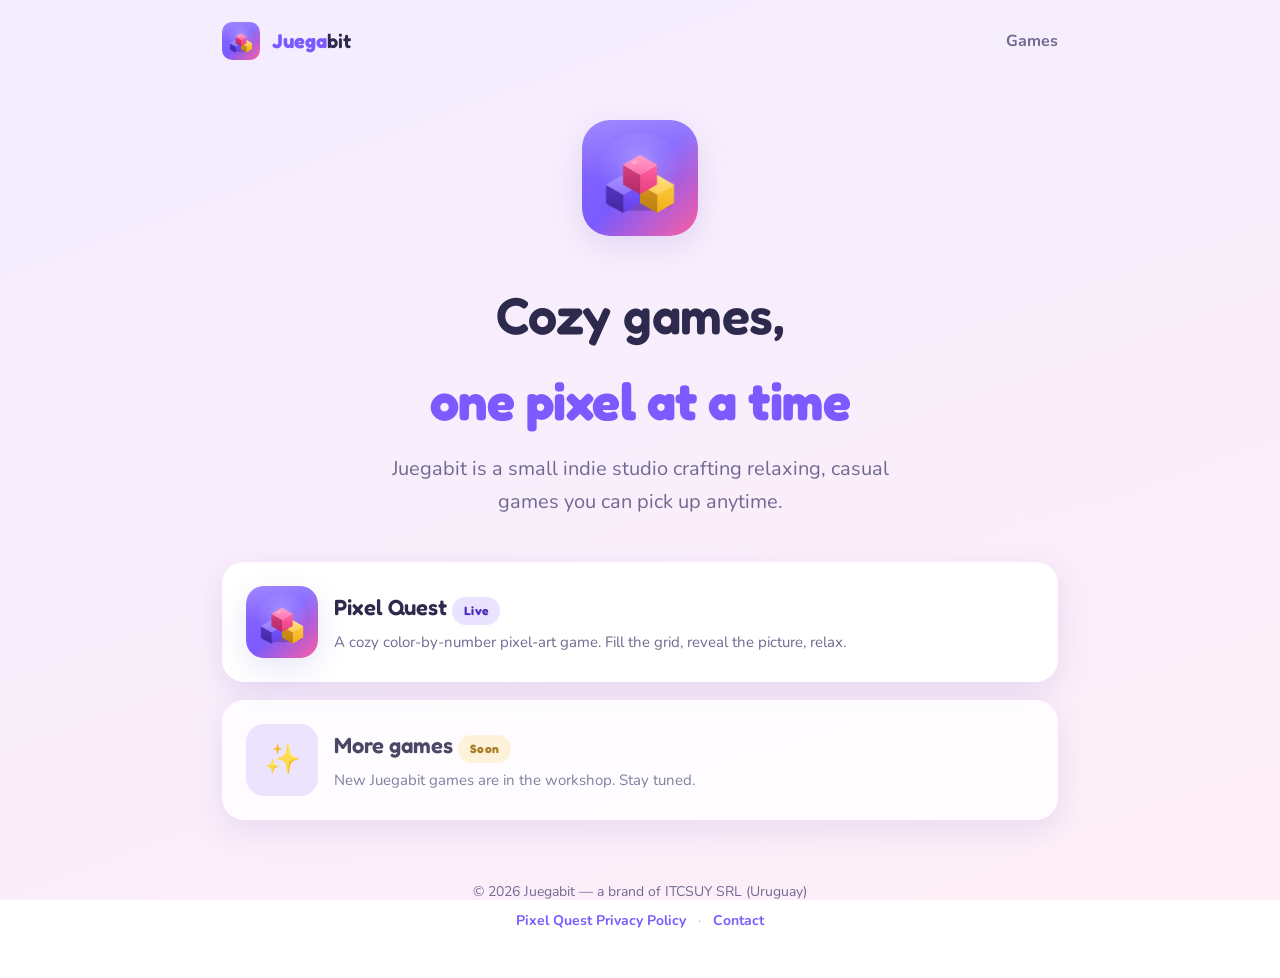
==== index.html @ c200b485 "Juegabit studio site + Pixel Quest home & privacy pages Static GitHub Pages site for the Juegabit st" ====
<!DOCTYPE html>
<html lang="en">
<head>
<meta charset="utf-8">
<meta name="viewport" content="width=device-width, initial-scale=1">
<title>Juegabit — cozy games, one pixel at a time</title>
<meta name="description" content="Juegabit is an indie game studio making cozy, casual games. Home of Pixel Quest.">
<link rel="icon" href="assets/favicon.png">
<link rel="apple-touch-icon" href="assets/icon-180.png">
<link rel="preconnect" href="https://fonts.googleapis.com">
<link rel="preconnect" href="https://fonts.gstatic.com" crossorigin>
<link href="https://fonts.googleapis.com/css2?family=Fredoka:wght@500;600;700&family=Nunito:wght@400;700;800&display=swap" rel="stylesheet">
<link rel="stylesheet" href="assets/styles.css">
<!-- Google Search Console verification: paste your meta tag on the line below when you set up the property
<meta name="google-site-verification" content="PASTE_TOKEN_HERE"> -->
</head>
<body>

<nav class="nav">
  <img src="assets/juegabit-logo.png" alt="Juegabit logo">
  <span class="brand"><b>Juega</b>bit</span>
  <span class="spacer"></span>
  <a href="#games">Games</a>
</nav>

<header class="hero">
  <img class="logo" src="assets/juegabit-logo.png" alt="Juegabit">
  <h1>Cozy games,<br><b>one pixel at a time</b></h1>
  <p class="tag">Juegabit is a small indie studio crafting relaxing, casual games you can pick up anytime.</p>
</header>

<main class="wrap">
  <section id="games">
    <div class="grid">
      <a class="card" href="pixel-quest/">
        <div class="row">
          <img class="thumb" src="assets/pixel-quest-icon.png" alt="Pixel Quest icon">
          <div>
            <h3>Pixel Quest <span class="pill">Live</span></h3>
            <p>A cozy color-by-number pixel-art game. Fill the grid, reveal the picture, relax.</p>
          </div>
        </div>
      </a>

      <div class="card" style="opacity:.85">
        <div class="row">
          <div style="width:72px;height:72px;border-radius:18px;background:var(--violet-soft);display:flex;align-items:center;justify-content:center;font-size:30px">✨</div>
          <div>
            <h3>More games <span class="pill soon">Soon</span></h3>
            <p>New Juegabit games are in the workshop. Stay tuned.</p>
          </div>
        </div>
      </div>
    </div>
  </section>
</main>

<footer>
  <div>© 2026 Juegabit — a brand of ITCSUY SRL (Uruguay)</div>
  <div style="margin-top:6px">
    <a href="pixel-quest/privacy.html">Pixel Quest Privacy Policy</a>
    <span class="sep">·</span>
    <a href="mailto:pablo.caviglia@gmail.com">Contact</a>
  </div>
</footer>

</body>
</html>
---- assets/styles.css ----
/* Juegabit site — brand tokens mirror docs/DESIGN_SYSTEM.md (Pixel Quest) */
:root {
  --violet: #7B5BFF;
  --violet-deep: #4B2EBE;
  --violet-soft: #EAE3FF;
  --pink: #FF5FA2;
  --mint: #2FC78D;
  --sun: #FFC93C;
  --coral: #FF8A5C;
  --ink: #2E2A4D;
  --ink-soft: #6F6A92;
  --bg-top: #F3EDFF;
  --bg-bottom: #FFEFF7;
  --card: #FFFFFF;
  --radius: 22px;
  --shadow: 0 10px 30px rgba(75, 46, 190, 0.12);
}

* { box-sizing: border-box; }

html { scroll-behavior: smooth; }

body {
  margin: 0;
  font-family: "Nunito", system-ui, -apple-system, Segoe UI, Roboto, sans-serif;
  color: var(--ink);
  background: linear-gradient(160deg, var(--bg-top), var(--bg-bottom));
  background-attachment: fixed;
  line-height: 1.65;
  -webkit-font-smoothing: antialiased;
}

h1, h2, h3, .brand { font-family: "Fredoka", "Nunito", sans-serif; font-weight: 600; }

a { color: var(--violet); text-decoration: none; }
a:hover { text-decoration: underline; }

.wrap { max-width: 880px; margin: 0 auto; padding: 0 22px; }

/* ---- top bar ---- */
.nav {
  display: flex; align-items: center; gap: 12px;
  max-width: 880px; margin: 0 auto; padding: 22px;
}
.nav img { width: 38px; height: 38px; border-radius: 10px; }
.nav .brand { font-size: 20px; color: var(--ink); }
.nav .brand b { color: var(--violet); }
.nav .spacer { flex: 1; }
.nav a { font-weight: 700; color: var(--ink-soft); }

/* ---- hero ---- */
.hero { text-align: center; padding: 38px 22px 10px; }
.hero img.logo {
  width: 116px; height: 116px; border-radius: 28px;
  box-shadow: var(--shadow); margin-bottom: 20px;
}
.hero h1 { font-size: clamp(34px, 6vw, 52px); margin: 8px 0; letter-spacing: -0.5px; }
.hero h1 b { color: var(--violet); }
.hero p.tag { font-size: clamp(16px, 3vw, 20px); color: var(--ink-soft); max-width: 560px; margin: 6px auto 0; }

/* ---- cards ---- */
.grid { display: grid; grid-template-columns: 1fr; gap: 18px; margin: 34px 0; }
@media (min-width: 620px) { .grid.two { grid-template-columns: 1fr 1fr; } }

.card {
  background: var(--card); border-radius: var(--radius);
  box-shadow: var(--shadow); padding: 24px; text-decoration: none; color: inherit;
  display: block; transition: transform .15s ease, box-shadow .15s ease;
}
a.card:hover { transform: translateY(-3px); box-shadow: 0 16px 38px rgba(75,46,190,.18); text-decoration: none; }
.card .row { display: flex; align-items: center; gap: 16px; }
.card img.thumb { width: 72px; height: 72px; border-radius: 18px; box-shadow: var(--shadow); }
.card h3 { margin: 0 0 4px; font-size: 22px; }
.card p { margin: 0; color: var(--ink-soft); font-size: 15px; }

.pill {
  display: inline-block; padding: 4px 12px; border-radius: 999px;
  background: var(--violet-soft); color: var(--violet-deep);
  font-weight: 800; font-size: 12px; letter-spacing: .3px;
}
.pill.soon { background: #FFF3D6; color: #9A6B00; }

/* ---- content (privacy etc.) ---- */
.content {
  background: var(--card); border-radius: var(--radius); box-shadow: var(--shadow);
  padding: 34px 30px; margin: 28px 0 40px;
}
.content h1 { font-size: 32px; margin: 0 0 4px; }
.content h2 { font-size: 21px; margin: 30px 0 8px; color: var(--ink); }
.content .updated { color: var(--ink-soft); font-size: 14px; margin: 0 0 8px; }
.content ul { padding-left: 22px; }
.content li { margin: 5px 0; }
.content table { width: 100%; border-collapse: collapse; margin: 10px 0; }
.content th, .content td { text-align: left; padding: 8px 10px; border-bottom: 1px solid var(--violet-soft); font-size: 15px; vertical-align: top; }
.content th { color: var(--violet-deep); }

/* ---- footer ---- */
footer { text-align: center; color: var(--ink-soft); font-size: 14px; padding: 26px 22px 46px; }
footer a { font-weight: 700; }
footer .sep { opacity: .5; margin: 0 8px; }
.backlink { display: inline-block; margin: 6px 0 0; font-weight: 700; }
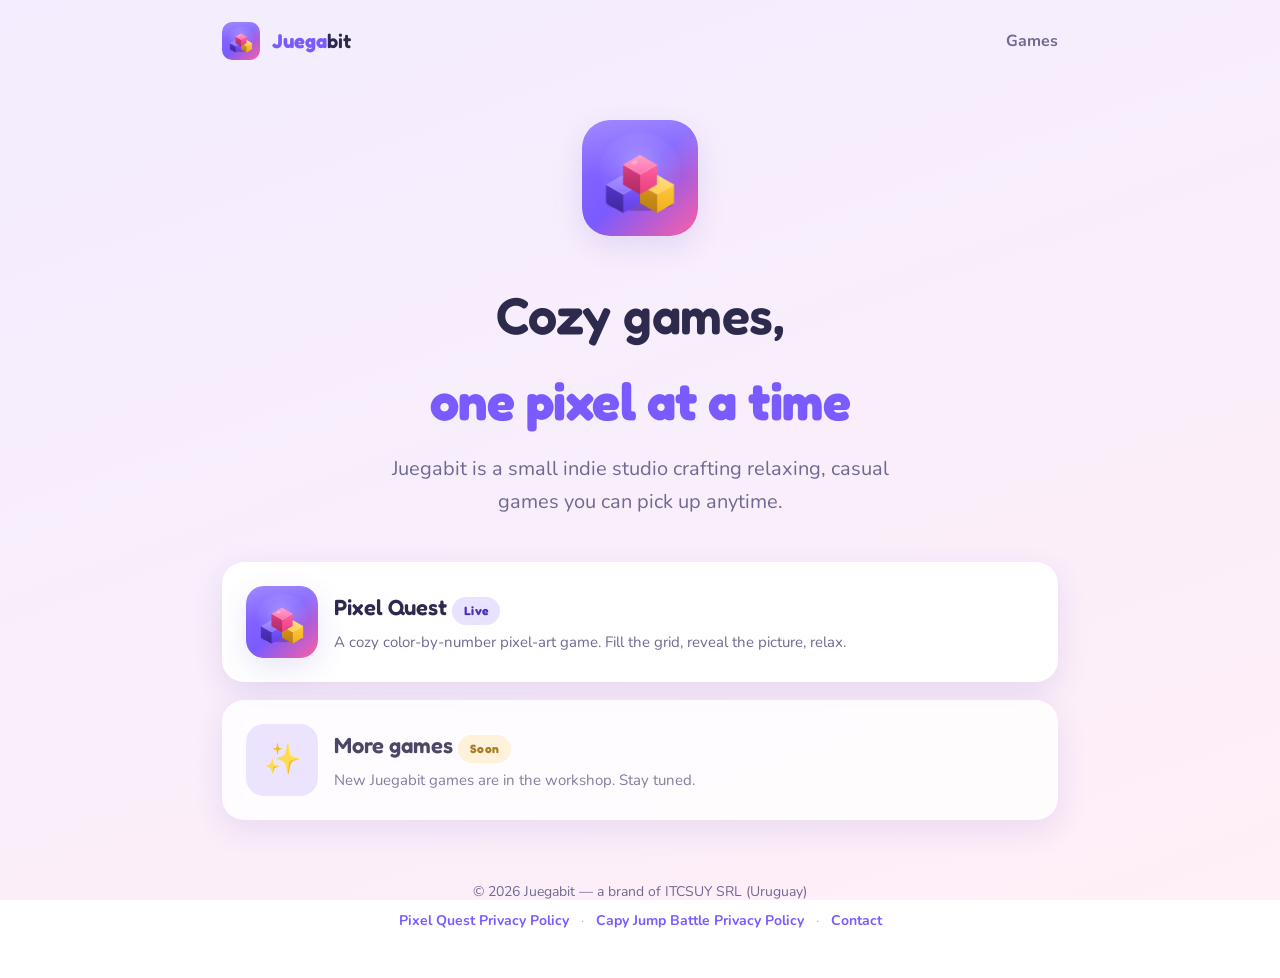
==== commit 39f895ae: "Add Capy Jump Battle privacy policy + footer link New capy-jump-battle/privacy.html, modeled on Pixe" ====
--- a/index.html
+++ b/index.html
@@ -60,6 +60,8 @@
   <div style="margin-top:6px">
     <a href="pixel-quest/privacy.html">Pixel Quest Privacy Policy</a>
     <span class="sep">·</span>
+    <a href="capy-jump-battle/privacy.html">Capy Jump Battle Privacy Policy</a>
+    <span class="sep">·</span>
     <a href="mailto:pablo.caviglia@gmail.com">Contact</a>
   </div>
 </footer>
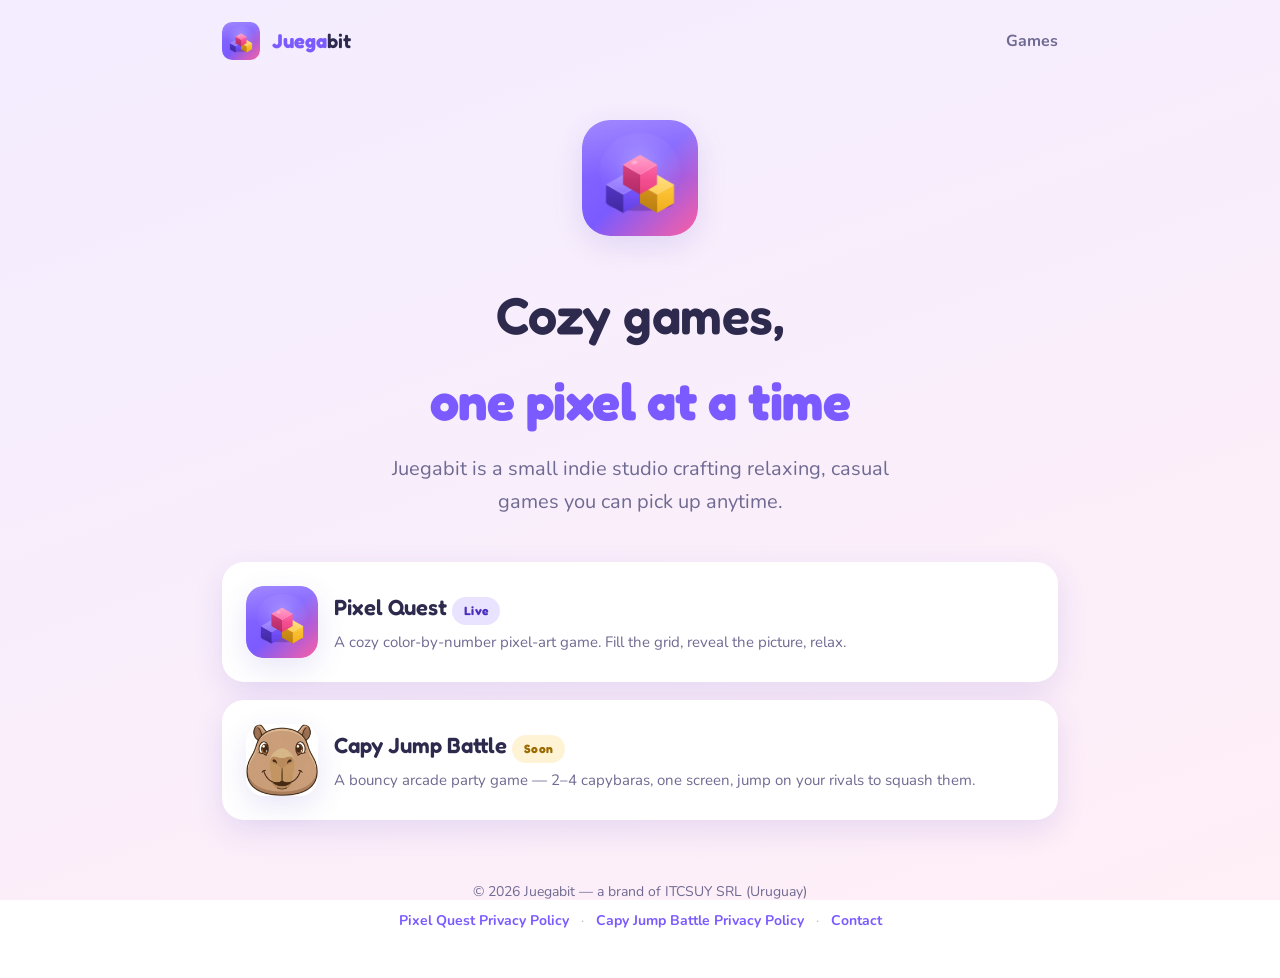
==== commit ed5f593e: "Add Capy Jump Battle game card + landing page Surface Capy Jump Battle on the site: a game card in t" ====
--- a/index.html
+++ b/index.html
@@ -42,15 +42,15 @@
         </div>
       </a>
 
-      <div class="card" style="opacity:.85">
+      <a class="card" href="capy-jump-battle/">
         <div class="row">
-          <div style="width:72px;height:72px;border-radius:18px;background:var(--violet-soft);display:flex;align-items:center;justify-content:center;font-size:30px">✨</div>
+          <img class="thumb" src="assets/capy-jump-battle-icon.png" alt="Capy Jump Battle icon">
           <div>
-            <h3>More games <span class="pill soon">Soon</span></h3>
-            <p>New Juegabit games are in the workshop. Stay tuned.</p>
+            <h3>Capy Jump Battle <span class="pill soon">Soon</span></h3>
+            <p>A bouncy arcade party game — 2–4 capybaras, one screen, jump on your rivals to squash them.</p>
           </div>
         </div>
-      </div>
+      </a>
     </div>
   </section>
 </main>
